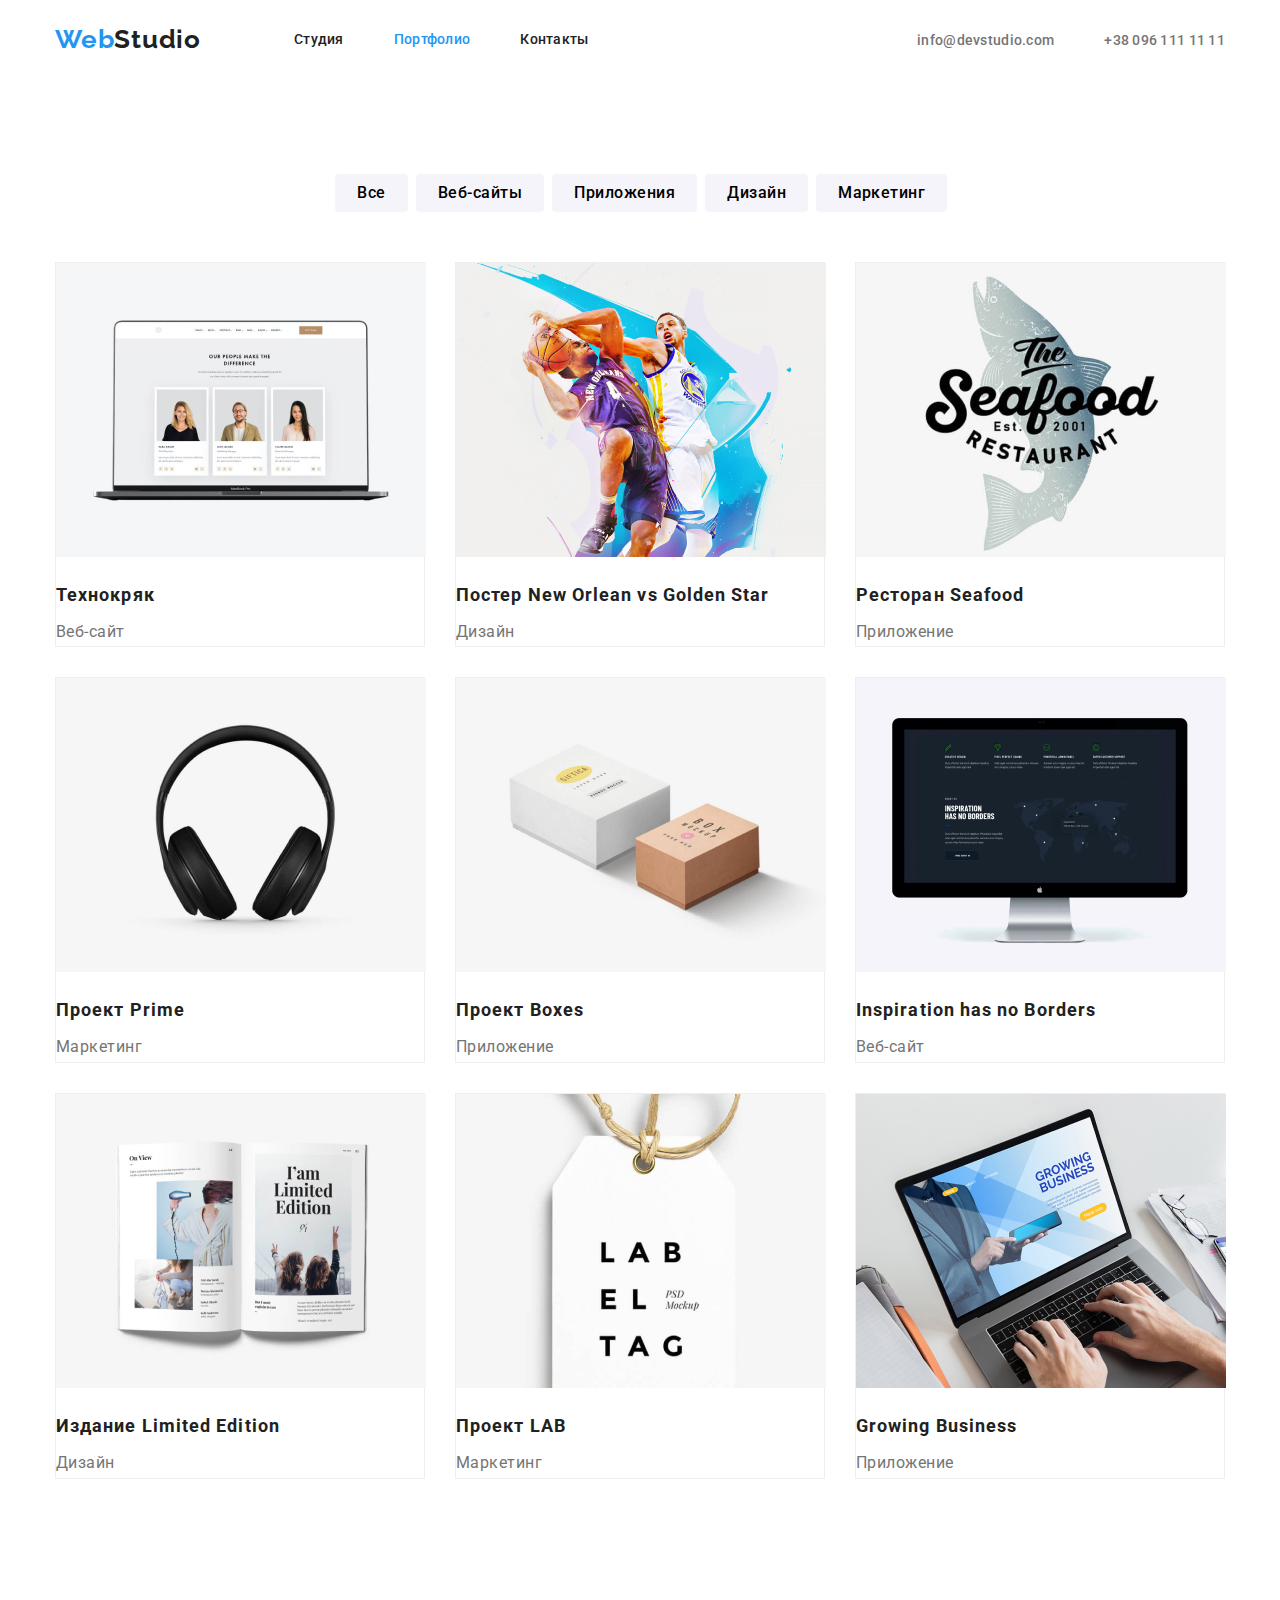
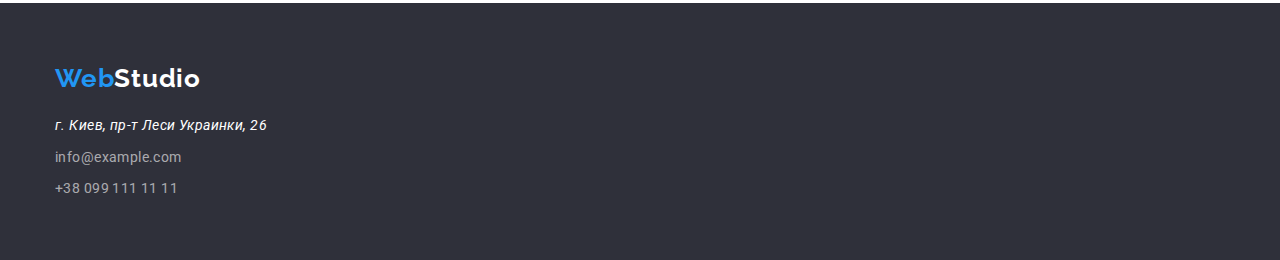
==== portfolio.html @ 3e427bd6 "добавила  дополнительные class" ====
<!DOCTYPE html>
<html lang="ru">
  <head>
    <meta charset="UTF-8" />
    <meta name="viewport" content="width=device-width, initial-scale=1.0" />
    <title>Portfolio</title>
    <link
      href="https://cdnjs.cloudflare.com/ajax/libs/modern-normalize/1.0.0/modern-normalize.min.css"
    />
    <link
      href="https://fonts.googleapis.com/css2?family=Raleway:wght@700&family=Roboto:wght@400;500;700;900&display=swap"
      rel="stylesheet"
    />
    <link rel="stylesheet" href="./css/styles.css" />
  </head>
  <body>
    <header class="page-hader">
      <nav class="container main-nav">
        <a href="./index.html" class="logo"><span>Web</span>Studio</a>
        <ul class="site-nav list">
          <li class="item"><a href="./index.html" class="link">Студия</a></li>
          <li class="item">
            <a href="./portfolio.html" class="link current">Портфолио</a>
          </li>
          <li class="item"><a href="/" class="link">Контакты</a></li>
        </ul>

        <ul class="header list">
          <li class="item">
            <a href="mailto:info@devstudio.com" class="link"
              >info@devstudio.com</a
            >
          </li>
          <li class="item">
            <a href="tel:+380961111111" class="link">+38 096 111 11 11</a>
          </li>
        </ul>
      </nav>
    </header>

    <!-- Main -->
    <section class="section">
      <div class="container">
        <h1 class="section-title visuallyhidden">Портфолио</h1>
        <ul class="button list">
          <li class="button-element">
            <button type="button" class="button secondary">Все</button>
          </li>
          <li class="button-element">
            <button type="button" class="button secondary">Веб-сайты</button>
          </li>
          <li class="button-element">
            <button type="button" class="button secondary">Приложения</button>
          </li>
          <li class="button-element">
            <button type="button" class="button secondary">Дизайн</button>
          </li>
          <li class="button-element">
            <button type="button" class="button secondary">Маркетинг</button>
          </li>
        </ul>
      </div>
      <div class="container">
        <ul class="our-work list">
          <li class="our-work-element">
            <a href="/">
              <img
                src="./images/project-1.jpg"
                width="370"
                height="294"
                alt="Веб-сайт Технокряк"
              />
              <h2 class="title">Технокряк</h2>
              <p class="link">Веб-сайт</p>
            </a>
          </li>
          <li class="our-work-element">
            <a href="/">
              <img
                src="./images/project-2.jpg"
                width="370"
                height="294"
                alt="Постер New Orlean vs Golden Star"
              />
              <h2 class="title">Постер New Orlean vs Golden Star</h2>
              <p class="link">Дизайн</p>
            </a>
          </li>
          <li class="our-work-element">
            <a href="/">
              <img
                src="./images/project-3.jpg"
                width="370"
                height="294"
                alt="Ресторан Seafood"
              />
              <h2 class="title">Ресторан Seafood</h2>
              <p class="link">Приложение</p>
            </a>
          </li>
          <li class="our-work-element">
            <a href="/">
              <img
                src="./images/project-4.jpg"
                width="370"
                height="294"
                alt="Проект Prime"
              />
              <h2 class="title">Проект Prime</h2>
              <p class="link">Маркетинг</p>
            </a>
          </li>

          <li class="our-work-element">
            <a href="/">
              <img
                src="./images/project-5.jpg"
                width="370"
                height="294"
                alt="Проект Boxes"
              />
              <h2 class="title">Проект Boxes</h2>
              <p class="link">Приложение</p></a
            >
          </li>
          <li class="our-work-element">
            <a href="/">
              <img
                src="./images/project-6.jpg"
                width="370"
                height="294"
                alt="Inspiration has no Borders"
              />
              <h2 class="title">Inspiration has no Borders</h2>
              <p class="link">Веб-сайт</p>
            </a>
          </li>
          <li class="our-work-element">
            <a href="/">
              <img
                src="./images/project-7.jpg"
                width="370"
                height="294"
                alt="Издание Limited Edition"
              />
              <h2 class="title">Издание Limited Edition</h2>
              <p class="link">Дизайн</p>
            </a>
          </li>
          <li class="our-work-element">
            <a href="/">
              <img
                src="./images/project-8.jpg"
                width="370"
                height="294"
                alt="Проект LAB"
              />
              <h2 class="title">Проект LAB</h2>
              <p class="link">Маркетинг</p>
            </a>
          </li>
          <li class="our-work-element">
            <a href="/">
              <img
                src="./images/project-9.jpg"
                width="370"
                height="294"
                alt="Growing Business"
              />
              <h2 class="title">Growing Business</h2>
              <p class="link">Приложение</p>
            </a>
          </li>
        </ul>
      </div>
    </section>

    <footer>
      <div class="container">
        <a href="./index.html" class="logo footer"><span>Web</span>Studio</a>
        <address class="address">
          <p class="text">г. Киев, пр-т Леси Украинки, 26</p>
          <ul class="list">
            <li>
              <a href="mailto:info@example.com" class="link"
                >info@example.com</a
              >
            </li>
            <li>
              <a href="tel:+380991111111" class="link">+38 099 111 11 11</a>
            </li>
          </ul>
        </address>
      </div>
    </footer>
  </body>
</html>
---- css/styles.css ----
/* цвет основного текста #212121 */
/* вторичный цвет текста  #757575*/
/* footer   мыло и телефон  текст color: rgba(255, 255, 255, 0.6); */

/*  header цвет #FFFFFF */
/* основной #E5E5E5 */
/* наша команда #F5F4FA */
/*  вторичный цвет hero footer #2F303A */
/* акцент  #2196F3 */
:root {
  --primary-text-color: #757575;
  --title-text-color: #212121;
  --accent-color: #2196f3;
  --primary-bg-color: #f5f4fa;
  --bg-header-color: #ffffff;
}
/* глобальный border-box */
html {
  box-sizing: border-box;
}

*,
*::before,
*::after {
  box-sizing: inherit;
}

body {
  margin: 0;

  background-color: #ffffff;
  color: var(--primary-text-color);
  font-family: Roboto, sans-serif;
}

a {
  text-decoration: none;
}

/* если нужно пофиксить 4 пикселя зазор */
img {
  display: block;
}

.container {
  margin-left: auto;
  margin-right: auto;
  width: 1200px;
  padding-left: 15px;
  padding-right: 15px;
  /* outline: 2px solid tomato; */
}
.main-nav {
  display: flex;
  align-items: center;
}

/* page hader */
.page-hader {
  background-color: var(--bg-header-color);
}

.logo {
  font-family: Raleway;
  font-style: normal;
  font-weight: 700;
  font-size: 26px;
  line-height: 1.2;
  letter-spacing: 0.03em;
  text-decoration: none;
  color: var(--title-text-color);
}
.logo > span {
  color: var(--accent-color);
}
.logo:focus,
.logo:hover {
  color: var(--title-text-color);
}

/* site nav */

.list {
  margin: 0;
  padding: 0;
  list-style: none;
}

.site-nav .link {
  display: block;
  padding-top: 32px;
  padding-bottom: 32px;

  font-weight: 500;
  font-style: normal;
  font-size: 14px;
  line-height: 1.14;
  letter-spacing: 0.02em;

  color: var(--title-text-color);

  text-decoration: none;
}

.site-nav .link.current {
  color: var(--accent-color);
}

.site-nav {
  display: flex;
  margin-left: 93px;
}
.site-nav .item:not(:last-child) {
  margin-right: 50px;
}

.header {
  display: flex;
  margin-left: auto;
}

.header .item:not(:last-child) {
  margin-right: 50px;
}

.header .link {
  font-weight: 500;
  font-style: normal;
  font-size: 14px;
  line-height: 1.14;
  letter-spacing: 0.02em;
  text-decoration: none;

  color: var(--primary-text-color);
}

/*  альтернатива */
/* .header .link + .link {
  margin-left: 50px;
} */

.site-nav .link:hover,
.site-nav .link:focus,
.header .link:hover,
.header .link:focus {
  color: var(--accent-color);
}

.button.primary:hover,
.button.primary:focus,
.button.secondary:hover,
.button.secondary:focus {
  color: #ffffff;
  background-color: var(--accent-color);
}

/* main */

.subject {
  padding-top: 200px;
  padding-bottom: 200px;

  text-align: center;

  background-color: #2f303a;
}

.subject-title {
  margin-top: 0;
  margin-bottom: 30px;

  font-weight: 900;
  font-style: normal;
  font-size: 44px;
  line-height: 1.4;
  letter-spacing: 0.06em;

  color: #ffffff;

  text-align: center;
  text-transform: uppercase;
}

/*  btn */

.button {
  /* display: inline-block; */
  font-family: Roboto, sans-serif;
  min-width: 73px;

  text-decoration: none;
  text-align: center;

  border: transparent;
  border-radius: 4px;
  /* box-sizing: inherit; */
}

.primary {
  font-family: Roboto, sans-serif;
  font-style: normal;
  font-weight: 700;
  font-size: 16px;
  line-height: 1.8;
  letter-spacing: 0.06em;

  color: #ffffff;
  background-color: var(--accent-color);

  padding: 10px 32px;
}

.secondary {
  font-family: inherit;
  font-weight: 500;
  font-size: 16px;
  line-height: 1.6;
  letter-spacing: 0.03em;

  padding: 6px 22px;

  background-color: var(--primary-bg-color);
}

.button.list {
  display: flex;
  align-items: center;
  margin-bottom: 50px;
  padding-left: 280px;
}

.button-element {
  margin-right: 8px;
}
.button-element:nth-child(5) {
  margin-right: 0;
}
/* features */

.section {
  padding-top: 94px;
  padding-bottom: 94px;
}

.no-padding {
  padding-top: 0;
}

.section-title {
  color: var(--title-text-color);

  text-align: center;
  font-weight: 700;
  font-style: normal;
  font-size: 36px;
  line-height: 1.2;
  letter-spacing: 0.03em;

  margin-top: 0;
  margin-bottom: 50px;
}
/* скрыть заголовок */
.visuallyhidden:not(:focus):not(:active) {
  position: absolute;

  width: 1px;
  height: 1px;
  margin: -1px;
  border: 0;
  padding: 0;

  white-space: nowrap;

  clip-path: inset(100%);
  clip: rect(0 0 0 0);
  overflow: hidden;
}

.features .title,
.our-team .title {
  color: var(--title-text-color);

  margin-top: 0;
  margin-bottom: 10px;
}

.features .title {
  font-weight: 700;
  font-style: normal;
  font-size: 14px;
  line-height: 1.14;
  letter-spacing: 0.03em;
  text-transform: uppercase;
}
.features .desc {
  font-style: normal;
  font-weight: 400;
  font-size: 14px;
  line-height: 1.7;
  letter-spacing: 0.03em;

  margin-top: 0;
  margin-bottom: 0;
}
.features {
  display: flex;
  flex-wrap: wrap;
  margin-right: -30px;
}

.features-element {
  width: calc((100% - 4 * 30px) / 4);
  margin-right: 30px;
}

.features-element:nth-child(4) {
  margin-right: 0;
}

.direction {
  display: flex;
  flex-wrap: wrap;
  margin-right: -30px;
}

.direction-element {
  width: calc((100% - 3 * 30px) / 3);
  margin-right: 30px;
}
.direction-element:nth-child(3) {
  margin-right: 0;
}

/*  our-team */

.our-team .title {
  margin-top: 30px;
  text-align: center;

  font-weight: 500;
  font-style: normal;
  font-size: 16px;
  line-height: 1.2;
  letter-spacing: 0.03em;
}
.our-team .desc {
  margin-top: 0;
  margin-bottom: 0;
  text-align: center;

  font-size: 16px;
  line-height: 1.2;
  letter-spacing: 0.03em;
  font-style: normal;
}
.our-team .desc:lang(en) {
  font-family: Roboto, sans-serif;
}

.our-team {
  display: flex;
  flex-wrap: wrap;
  margin-right: -30px;
}

.our-team-element {
  width: calc((100% - 4 * 30px) / 4);
  margin-right: 30px;
  margin-bottom: 30px;

  box-shadow: 0px 1px 3px rgba(0, 0, 0, 0.12), 0px 1px 1px rgba(0, 0, 0, 0.14),
    0px 2px 1px rgba(0, 0, 0, 0.2);
  border-radius: 0px 0px 4px 4px;
}
.our-team-element:nth-child(4) {
  margin-right: 0;
}

/* footer */

footer {
  background-color: #2f303a;

  padding-top: 60px;
  padding-bottom: 60px;
}
/* для лого */
.footer {
  color: #ffffff;
}

.address .text {
  font-size: 14px;
  line-height: 1.6;
  letter-spacing: 0.03em;

  color: #ffffff;
  text-decoration: none;

  margin-top: 20px;
  margin-bottom: 0;
}
.address .link {
  display: inline-block;
  margin-top: 9px;

  font-size: 14px;
  font-style: normal;
  line-height: 1.6;
  letter-spacing: 0.03em;

  color: rgba(255, 255, 255, 0.6);
  text-decoration: none;
}

/*  our-work */

.our-work .title {
  font-weight: 700;
  font-style: normal;
  font-size: 18px;
  line-height: 2;
  letter-spacing: 0.06em;

  margin-top: 20px;
  margin-bottom: 4px;

  color: var(--title-text-color);
}
.our-work .link {
  font-style: normal;
  font-size: 16px;
  line-height: 1.87;
  letter-spacing: 0.03em;

  margin-top: 0;
  margin-bottom: 0;

  color: var(--primary-text-color);
}

.our-work {
  display: flex;
  flex-wrap: wrap;
  margin-right: -30px;
}

.our-work-element {
  width: calc((100% - 3 * 30px) / 3);
  margin-right: 30px;
  margin-bottom: 30px;

  border: 1px solid #eeeeee;
  box-sizing: border-box;
}

.our-work-element:nth-child(3n) {
  margin-right: 0;
}

/* .our-work .title:hover,
.our-work .title:focus,
.our-work .link:hover,
.our-work .link:focus {
  text-decoration: underline;

  color: var(--accent-color);
} */

/* footer   hover */

.footer:hover,
.footer:focus {
  color: #ffffff;
}

.text:hover,
.text:focus {
  color: var(--accent-color);
}
.address .link:hover,
.address .link:focus {
  color: var(--accent-color);
}
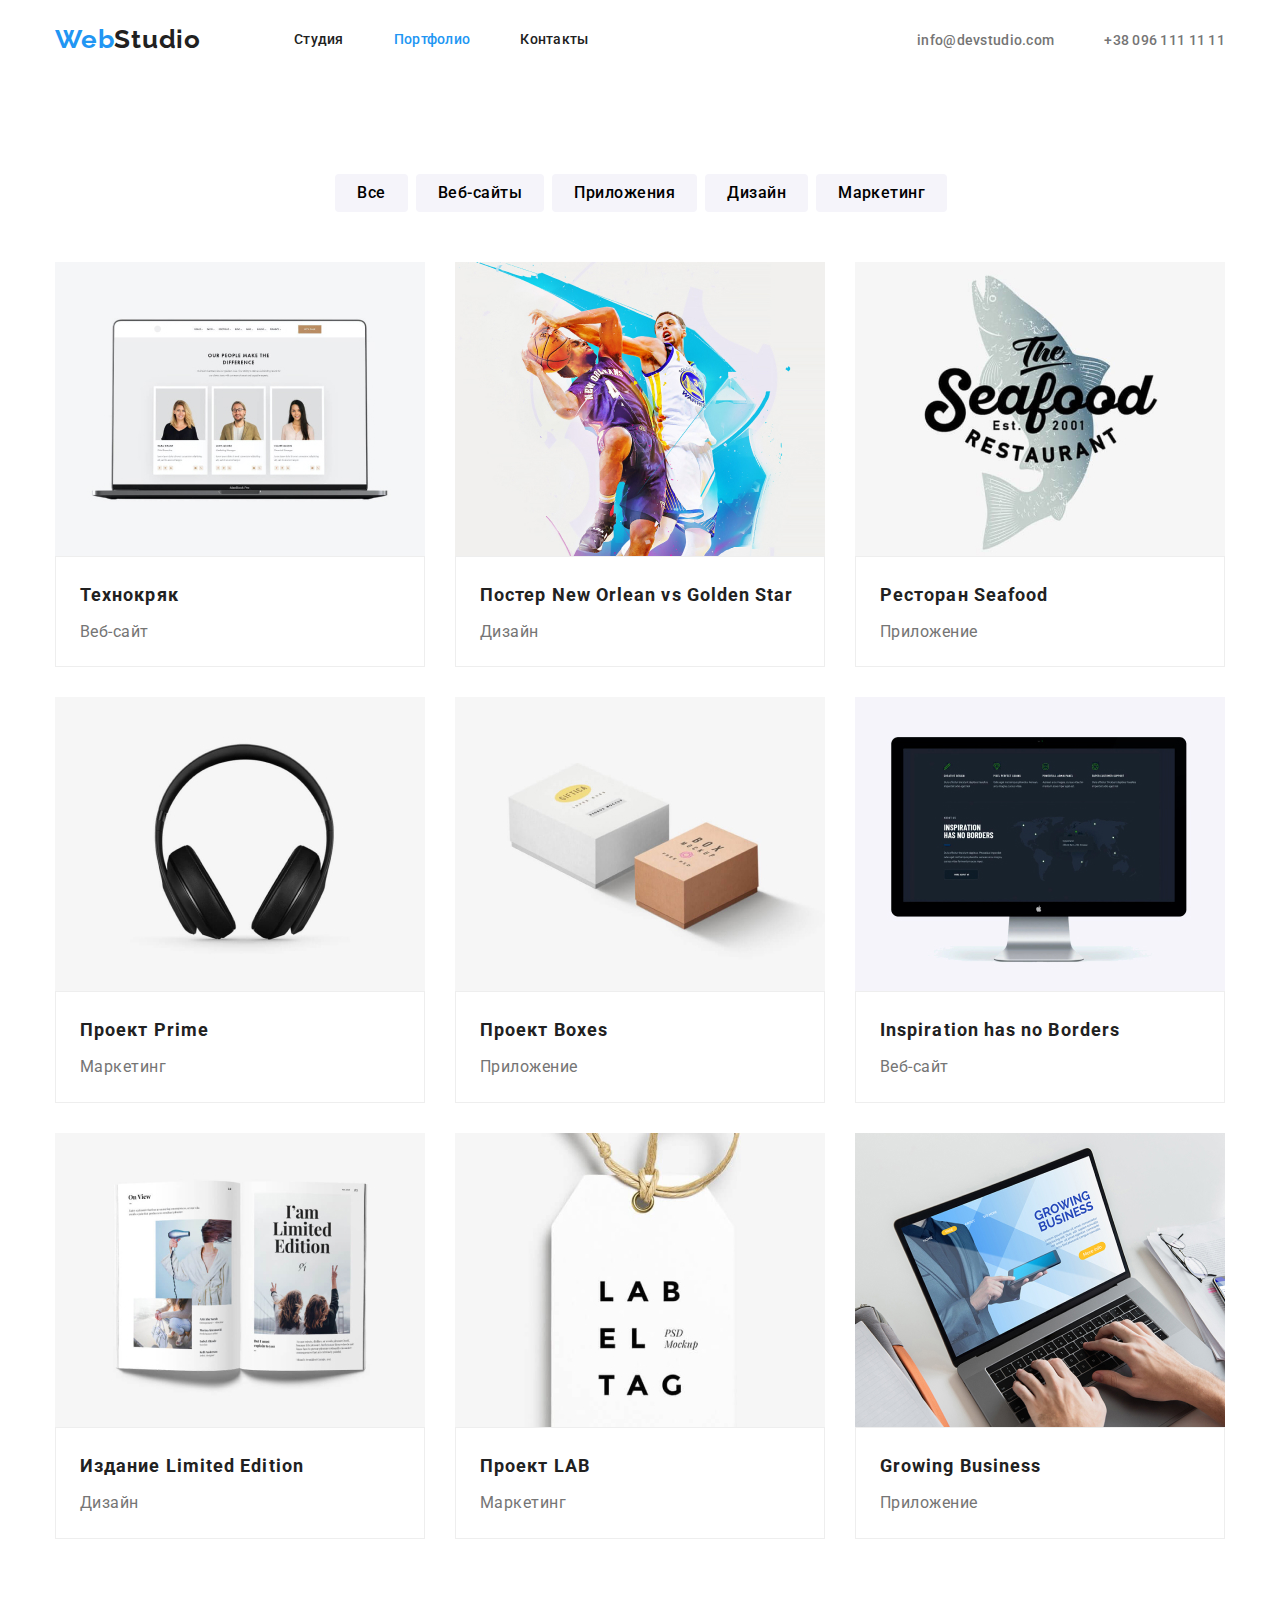
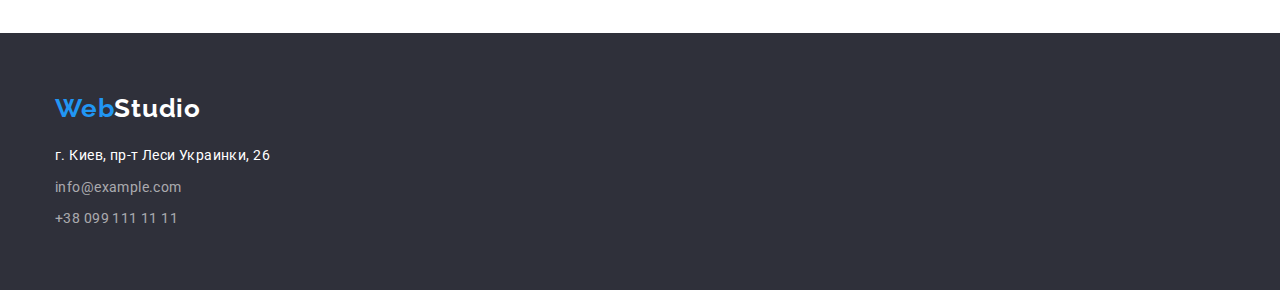
==== commit 0becdaba: "обьеденила секции" ====
--- a/portfolio.html
+++ b/portfolio.html
@@ -14,16 +14,18 @@
     <link rel="stylesheet" href="./css/styles.css" />
   </head>
   <body>
-    <header class="page-hader">
-      <nav class="container main-nav">
-        <a href="./index.html" class="logo"><span>Web</span>Studio</a>
-        <ul class="site-nav list">
-          <li class="item"><a href="./index.html" class="link">Студия</a></li>
-          <li class="item">
-            <a href="./portfolio.html" class="link current">Портфолио</a>
-          </li>
-          <li class="item"><a href="/" class="link">Контакты</a></li>
-        </ul>
+    <div class="container">
+      <header class="page-hader">
+        <nav class="main-nav">
+          <a href="./index.html" class="logo"><span>Web</span>Studio</a>
+          <ul class="site-nav list">
+            <li class="item"><a href="./index.html" class="link">Студия</a></li>
+            <li class="item">
+              <a href="./portfolio.html" class="link current">Портфолио</a>
+            </li>
+            <li class="item"><a href="/" class="link">Контакты</a></li>
+          </ul>
+        </nav>
 
         <ul class="header list">
           <li class="item">
@@ -35,8 +37,8 @@
             <a href="tel:+380961111111" class="link">+38 096 111 11 11</a>
           </li>
         </ul>
-      </nav>
-    </header>
+      </header>
+    </div>
 
     <!-- Main -->
     <section class="section">
@@ -59,8 +61,7 @@
             <button type="button" class="button secondary">Маркетинг</button>
           </li>
         </ul>
-      </div>
-      <div class="container">
+
         <ul class="our-work list">
           <li class="our-work-element">
             <a href="/">
@@ -70,8 +71,10 @@
                 height="294"
                 alt="Веб-сайт Технокряк"
               />
-              <h2 class="title">Технокряк</h2>
-              <p class="link">Веб-сайт</p>
+              <div class="border">
+                <h2 class="title">Технокряк</h2>
+                <p class="link">Веб-сайт</p>
+              </div>
             </a>
           </li>
           <li class="our-work-element">
@@ -82,8 +85,10 @@
                 height="294"
                 alt="Постер New Orlean vs Golden Star"
               />
-              <h2 class="title">Постер New Orlean vs Golden Star</h2>
-              <p class="link">Дизайн</p>
+              <div class="border">
+                <h2 class="title">Постер New Orlean vs Golden Star</h2>
+                <p class="link">Дизайн</p>
+              </div>
             </a>
           </li>
           <li class="our-work-element">
@@ -94,8 +99,10 @@
                 height="294"
                 alt="Ресторан Seafood"
               />
-              <h2 class="title">Ресторан Seafood</h2>
-              <p class="link">Приложение</p>
+              <div class="border">
+                <h2 class="title">Ресторан Seafood</h2>
+                <p class="link">Приложение</p>
+              </div>
             </a>
           </li>
           <li class="our-work-element">
@@ -106,8 +113,10 @@
                 height="294"
                 alt="Проект Prime"
               />
-              <h2 class="title">Проект Prime</h2>
-              <p class="link">Маркетинг</p>
+              <div class="border">
+                <h2 class="title">Проект Prime</h2>
+                <p class="link">Маркетинг</p>
+              </div>
             </a>
           </li>
 
@@ -119,9 +128,11 @@
                 height="294"
                 alt="Проект Boxes"
               />
-              <h2 class="title">Проект Boxes</h2>
-              <p class="link">Приложение</p></a
-            >
+              <div class="border">
+                <h2 class="title">Проект Boxes</h2>
+                <p class="link">Приложение</p>
+              </div>
+            </a>
           </li>
           <li class="our-work-element">
             <a href="/">
@@ -131,8 +142,10 @@
                 height="294"
                 alt="Inspiration has no Borders"
               />
-              <h2 class="title">Inspiration has no Borders</h2>
-              <p class="link">Веб-сайт</p>
+              <div class="border">
+                <h2 class="title">Inspiration has no Borders</h2>
+                <p class="link">Веб-сайт</p>
+              </div>
             </a>
           </li>
           <li class="our-work-element">
@@ -143,8 +156,10 @@
                 height="294"
                 alt="Издание Limited Edition"
               />
-              <h2 class="title">Издание Limited Edition</h2>
-              <p class="link">Дизайн</p>
+              <div class="border">
+                <h2 class="title">Издание Limited Edition</h2>
+                <p class="link">Дизайн</p>
+              </div>
             </a>
           </li>
           <li class="our-work-element">
@@ -155,8 +170,10 @@
                 height="294"
                 alt="Проект LAB"
               />
-              <h2 class="title">Проект LAB</h2>
-              <p class="link">Маркетинг</p>
+              <div class="border">
+                <h2 class="title">Проект LAB</h2>
+                <p class="link">Маркетинг</p>
+              </div>
             </a>
           </li>
           <li class="our-work-element">
@@ -167,8 +184,10 @@
                 height="294"
                 alt="Growing Business"
               />
-              <h2 class="title">Growing Business</h2>
-              <p class="link">Приложение</p>
+              <div class="border">
+                <h2 class="title">Growing Business</h2>
+                <p class="link">Приложение</p>
+              </div>
             </a>
           </li>
         </ul>
@@ -180,13 +199,13 @@
         <a href="./index.html" class="logo footer"><span>Web</span>Studio</a>
         <address class="address">
           <p class="text">г. Киев, пр-т Леси Украинки, 26</p>
-          <ul class="list">
-            <li>
+          <ul class="address list">
+            <li class="item">
               <a href="mailto:info@example.com" class="link"
                 >info@example.com</a
               >
             </li>
-            <li>
+            <li class="item">
               <a href="tel:+380991111111" class="link">+38 099 111 11 11</a>
             </li>
           </ul>
--- a/css/styles.css
+++ b/css/styles.css
@@ -57,6 +57,9 @@
 
 /* page hader */
 .page-hader {
+  display: flex;
+  flex-wrap: wrap;
+
   background-color: var(--bg-header-color);
 }
 
@@ -117,6 +120,7 @@
 .header {
   display: flex;
   margin-left: auto;
+  align-items: center;
 }
 
 .header .item:not(:last-child) {
@@ -366,7 +370,8 @@
 .our-team-element {
   width: calc((100% - 4 * 30px) / 4);
   margin-right: 30px;
-  margin-bottom: 30px;
+
+  padding-bottom: 30px;
 
   box-shadow: 0px 1px 3px rgba(0, 0, 0, 0.12), 0px 1px 1px rgba(0, 0, 0, 0.14),
     0px 2px 1px rgba(0, 0, 0, 0.2);
@@ -387,9 +392,12 @@
 /* для лого */
 .footer {
   color: #ffffff;
-}
-
-.address .text {
+  margin-bottom: 20px;
+  display: block;
+}
+
+.text {
+  font-style: normal;
   font-size: 14px;
   line-height: 1.6;
   letter-spacing: 0.03em;
@@ -397,20 +405,24 @@
   color: #ffffff;
   text-decoration: none;
 
-  margin-top: 20px;
-  margin-bottom: 0;
-}
+  margin-bottom: 9px;
+  margin-top: 0;
+}
+
 .address .link {
-  display: inline-block;
+  display: block;
+  /* margin-bottom: 9px; */
+
+  font-size: 14px;
+  font-style: normal;
+  line-height: 1.6;
+  letter-spacing: 0.03em;
+
+  color: rgba(255, 255, 255, 0.6);
+  text-decoration: none;
+}
+.address .item:nth-child(2) {
   margin-top: 9px;
-
-  font-size: 14px;
-  font-style: normal;
-  line-height: 1.6;
-  letter-spacing: 0.03em;
-
-  color: rgba(255, 255, 255, 0.6);
-  text-decoration: none;
 }
 
 /*  our-work */
@@ -422,8 +434,7 @@
   line-height: 2;
   letter-spacing: 0.06em;
 
-  margin-top: 20px;
-  margin-bottom: 4px;
+  margin: 0 0 4px 24px;
 
   color: var(--title-text-color);
 }
@@ -433,8 +444,7 @@
   line-height: 1.87;
   letter-spacing: 0.03em;
 
-  margin-top: 0;
-  margin-bottom: 0;
+  margin: 0 0 0 24px;
 
   color: var(--primary-text-color);
 }
@@ -449,13 +459,21 @@
   width: calc((100% - 3 * 30px) / 3);
   margin-right: 30px;
   margin-bottom: 30px;
-
+}
+
+.our-work-element:nth-child(3n) {
+  margin-right: 0;
+}
+
+.our-work-element:nth-last-child(-n + 3) {
+  margin-bottom: 0;
+}
+
+.border {
   border: 1px solid #eeeeee;
   box-sizing: border-box;
-}
-
-.our-work-element:nth-child(3n) {
-  margin-right: 0;
+
+  padding: 20px 0;
 }
 
 /* .our-work .title:hover,
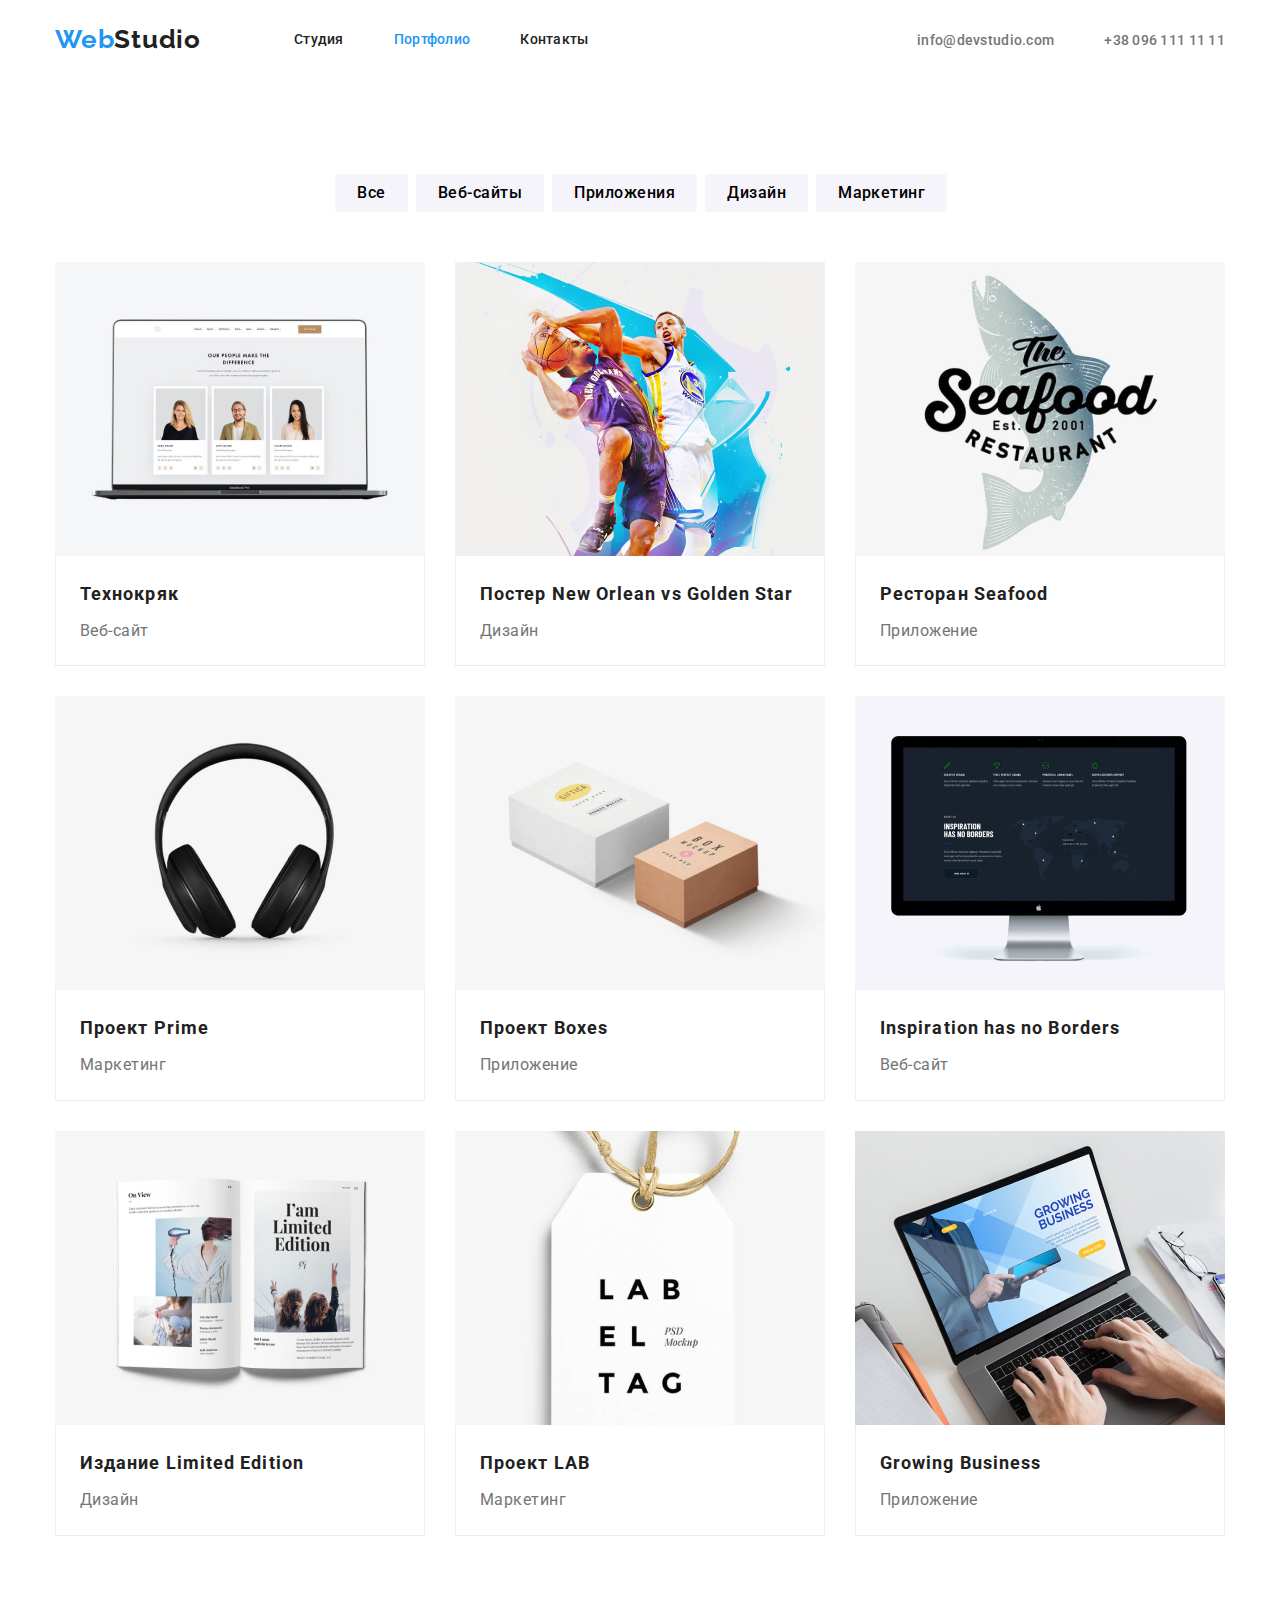
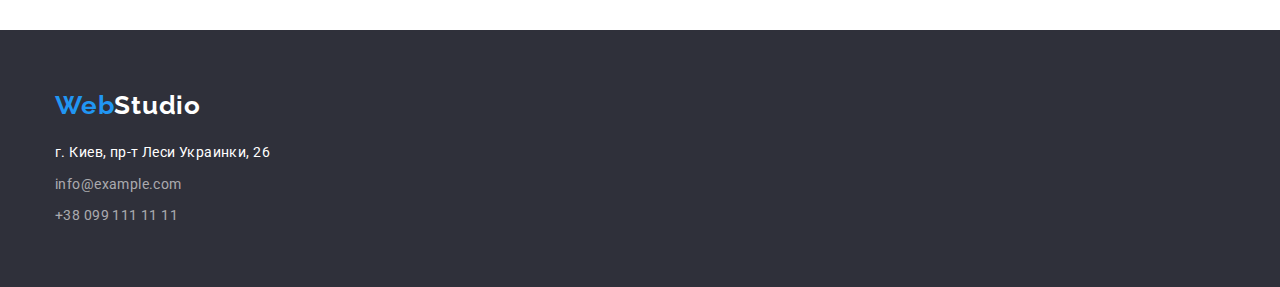
==== commit 95860696: "дополнительные правки" ====
--- a/portfolio.html
+++ b/portfolio.html
@@ -14,8 +14,8 @@
     <link rel="stylesheet" href="./css/styles.css" />
   </head>
   <body>
-    <div class="container">
-      <header class="page-hader">
+    <header class="page-hader">
+      <div class="container page-wrap">
         <nav class="main-nav">
           <a href="./index.html" class="logo"><span>Web</span>Studio</a>
           <ul class="site-nav list">
@@ -37,162 +37,164 @@
             <a href="tel:+380961111111" class="link">+38 096 111 11 11</a>
           </li>
         </ul>
-      </header>
-    </div>
+      </div>
+    </header>
 
     <!-- Main -->
-    <section class="section">
-      <div class="container">
-        <h1 class="section-title visuallyhidden">Портфолио</h1>
-        <ul class="button list">
-          <li class="button-element">
-            <button type="button" class="button secondary">Все</button>
-          </li>
-          <li class="button-element">
-            <button type="button" class="button secondary">Веб-сайты</button>
-          </li>
-          <li class="button-element">
-            <button type="button" class="button secondary">Приложения</button>
-          </li>
-          <li class="button-element">
-            <button type="button" class="button secondary">Дизайн</button>
-          </li>
-          <li class="button-element">
-            <button type="button" class="button secondary">Маркетинг</button>
-          </li>
-        </ul>
-
-        <ul class="our-work list">
-          <li class="our-work-element">
-            <a href="/">
-              <img
-                src="./images/project-1.jpg"
-                width="370"
-                height="294"
-                alt="Веб-сайт Технокряк"
-              />
-              <div class="border">
-                <h2 class="title">Технокряк</h2>
-                <p class="link">Веб-сайт</p>
-              </div>
-            </a>
-          </li>
-          <li class="our-work-element">
-            <a href="/">
-              <img
-                src="./images/project-2.jpg"
-                width="370"
-                height="294"
-                alt="Постер New Orlean vs Golden Star"
-              />
-              <div class="border">
-                <h2 class="title">Постер New Orlean vs Golden Star</h2>
-                <p class="link">Дизайн</p>
-              </div>
-            </a>
-          </li>
-          <li class="our-work-element">
-            <a href="/">
-              <img
-                src="./images/project-3.jpg"
-                width="370"
-                height="294"
-                alt="Ресторан Seafood"
-              />
-              <div class="border">
-                <h2 class="title">Ресторан Seafood</h2>
-                <p class="link">Приложение</p>
-              </div>
-            </a>
-          </li>
-          <li class="our-work-element">
-            <a href="/">
-              <img
-                src="./images/project-4.jpg"
-                width="370"
-                height="294"
-                alt="Проект Prime"
-              />
-              <div class="border">
-                <h2 class="title">Проект Prime</h2>
-                <p class="link">Маркетинг</p>
-              </div>
-            </a>
-          </li>
-
-          <li class="our-work-element">
-            <a href="/">
-              <img
-                src="./images/project-5.jpg"
-                width="370"
-                height="294"
-                alt="Проект Boxes"
-              />
-              <div class="border">
-                <h2 class="title">Проект Boxes</h2>
-                <p class="link">Приложение</p>
-              </div>
-            </a>
-          </li>
-          <li class="our-work-element">
-            <a href="/">
-              <img
-                src="./images/project-6.jpg"
-                width="370"
-                height="294"
-                alt="Inspiration has no Borders"
-              />
-              <div class="border">
-                <h2 class="title">Inspiration has no Borders</h2>
-                <p class="link">Веб-сайт</p>
-              </div>
-            </a>
-          </li>
-          <li class="our-work-element">
-            <a href="/">
-              <img
-                src="./images/project-7.jpg"
-                width="370"
-                height="294"
-                alt="Издание Limited Edition"
-              />
-              <div class="border">
-                <h2 class="title">Издание Limited Edition</h2>
-                <p class="link">Дизайн</p>
-              </div>
-            </a>
-          </li>
-          <li class="our-work-element">
-            <a href="/">
-              <img
-                src="./images/project-8.jpg"
-                width="370"
-                height="294"
-                alt="Проект LAB"
-              />
-              <div class="border">
-                <h2 class="title">Проект LAB</h2>
-                <p class="link">Маркетинг</p>
-              </div>
-            </a>
-          </li>
-          <li class="our-work-element">
-            <a href="/">
-              <img
-                src="./images/project-9.jpg"
-                width="370"
-                height="294"
-                alt="Growing Business"
-              />
-              <div class="border">
-                <h2 class="title">Growing Business</h2>
-                <p class="link">Приложение</p>
-              </div>
-            </a>
-          </li>
-        </ul>
-      </div>
-    </section>
+    <main>
+      <section class="section">
+        <div class="container">
+          <h1 class="section-title visuallyhidden">Портфолио</h1>
+          <ul class="button list">
+            <li class="button-element">
+              <button type="button" class="button secondary">Все</button>
+            </li>
+            <li class="button-element">
+              <button type="button" class="button secondary">Веб-сайты</button>
+            </li>
+            <li class="button-element">
+              <button type="button" class="button secondary">Приложения</button>
+            </li>
+            <li class="button-element">
+              <button type="button" class="button secondary">Дизайн</button>
+            </li>
+            <li class="button-element">
+              <button type="button" class="button secondary">Маркетинг</button>
+            </li>
+          </ul>
+
+          <ul class="our-work list">
+            <li class="our-work-element">
+              <a href="/">
+                <img
+                  src="./images/project-1.jpg"
+                  width="370"
+                  height="294"
+                  alt="Веб-сайт Технокряк"
+                />
+                <div class="border">
+                  <h2 class="title">Технокряк</h2>
+                  <p class="link">Веб-сайт</p>
+                </div>
+              </a>
+            </li>
+            <li class="our-work-element">
+              <a href="/">
+                <img
+                  src="./images/project-2.jpg"
+                  width="370"
+                  height="294"
+                  alt="Постер New Orlean vs Golden Star"
+                />
+                <div class="border">
+                  <h2 class="title">Постер New Orlean vs Golden Star</h2>
+                  <p class="link">Дизайн</p>
+                </div>
+              </a>
+            </li>
+            <li class="our-work-element">
+              <a href="/">
+                <img
+                  src="./images/project-3.jpg"
+                  width="370"
+                  height="294"
+                  alt="Ресторан Seafood"
+                />
+                <div class="border">
+                  <h2 class="title">Ресторан Seafood</h2>
+                  <p class="link">Приложение</p>
+                </div>
+              </a>
+            </li>
+            <li class="our-work-element">
+              <a href="/">
+                <img
+                  src="./images/project-4.jpg"
+                  width="370"
+                  height="294"
+                  alt="Проект Prime"
+                />
+                <div class="border">
+                  <h2 class="title">Проект Prime</h2>
+                  <p class="link">Маркетинг</p>
+                </div>
+              </a>
+            </li>
+
+            <li class="our-work-element">
+              <a href="/">
+                <img
+                  src="./images/project-5.jpg"
+                  width="370"
+                  height="294"
+                  alt="Проект Boxes"
+                />
+                <div class="border">
+                  <h2 class="title">Проект Boxes</h2>
+                  <p class="link">Приложение</p>
+                </div>
+              </a>
+            </li>
+            <li class="our-work-element">
+              <a href="/">
+                <img
+                  src="./images/project-6.jpg"
+                  width="370"
+                  height="294"
+                  alt="Inspiration has no Borders"
+                />
+                <div class="border">
+                  <h2 class="title">Inspiration has no Borders</h2>
+                  <p class="link">Веб-сайт</p>
+                </div>
+              </a>
+            </li>
+            <li class="our-work-element">
+              <a href="/">
+                <img
+                  src="./images/project-7.jpg"
+                  width="370"
+                  height="294"
+                  alt="Издание Limited Edition"
+                />
+                <div class="border">
+                  <h2 class="title">Издание Limited Edition</h2>
+                  <p class="link">Дизайн</p>
+                </div>
+              </a>
+            </li>
+            <li class="our-work-element">
+              <a href="/">
+                <img
+                  src="./images/project-8.jpg"
+                  width="370"
+                  height="294"
+                  alt="Проект LAB"
+                />
+                <div class="border">
+                  <h2 class="title">Проект LAB</h2>
+                  <p class="link">Маркетинг</p>
+                </div>
+              </a>
+            </li>
+            <li class="our-work-element">
+              <a href="/">
+                <img
+                  src="./images/project-9.jpg"
+                  width="370"
+                  height="294"
+                  alt="Growing Business"
+                />
+                <div class="border">
+                  <h2 class="title">Growing Business</h2>
+                  <p class="link">Приложение</p>
+                </div>
+              </a>
+            </li>
+          </ul>
+        </div>
+      </section>
+    </main>
 
     <footer>
       <div class="container">
--- a/css/styles.css
+++ b/css/styles.css
@@ -57,10 +57,12 @@
 
 /* page hader */
 .page-hader {
+  background-color: var(--bg-header-color);
+}
+
+.page-wrap {
   display: flex;
   flex-wrap: wrap;
-
-  background-color: var(--bg-header-color);
 }
 
 .logo {
@@ -229,8 +231,8 @@
 .button.list {
   display: flex;
   align-items: center;
-  margin-bottom: 50px;
-  padding-left: 280px;
+
+  margin: 0 0 50px 280px;
 }
 
 .button-element {
@@ -472,6 +474,7 @@
 .border {
   border: 1px solid #eeeeee;
   box-sizing: border-box;
+  border-top: none;
 
   padding: 20px 0;
 }
